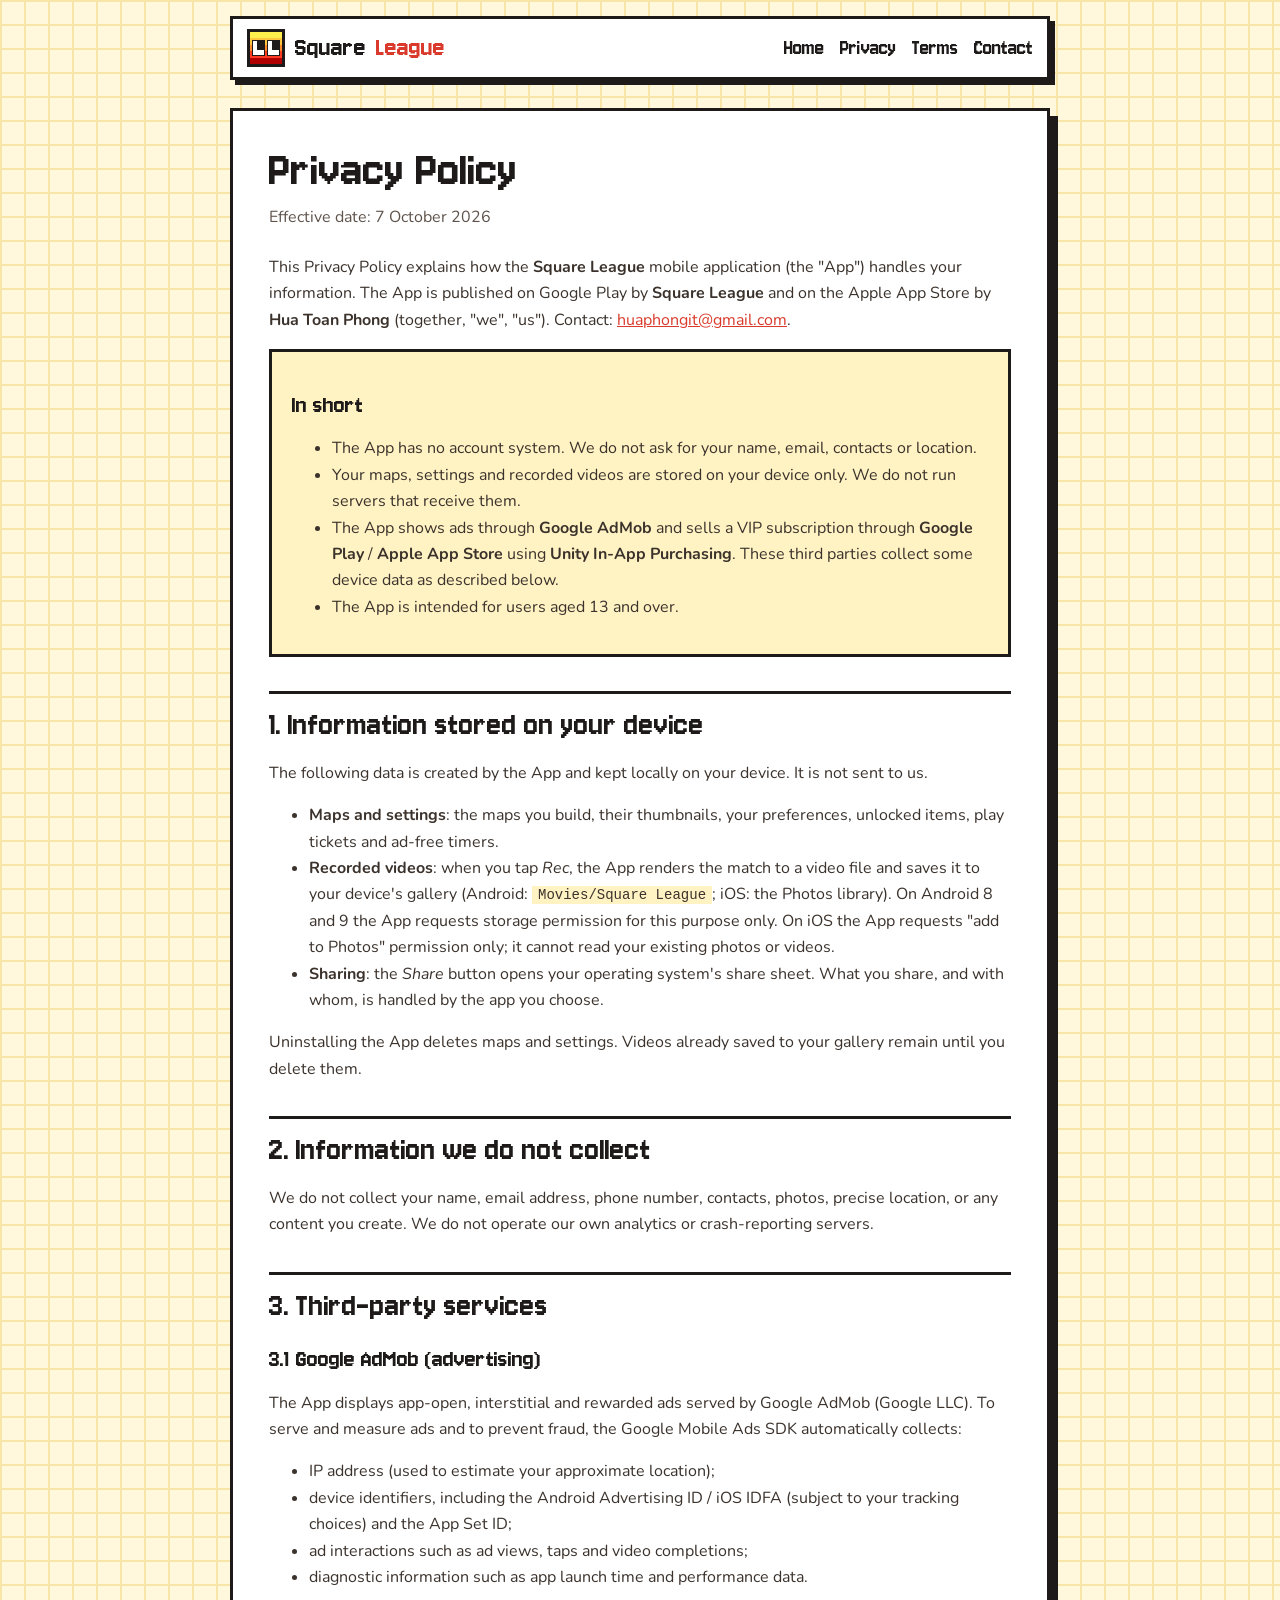
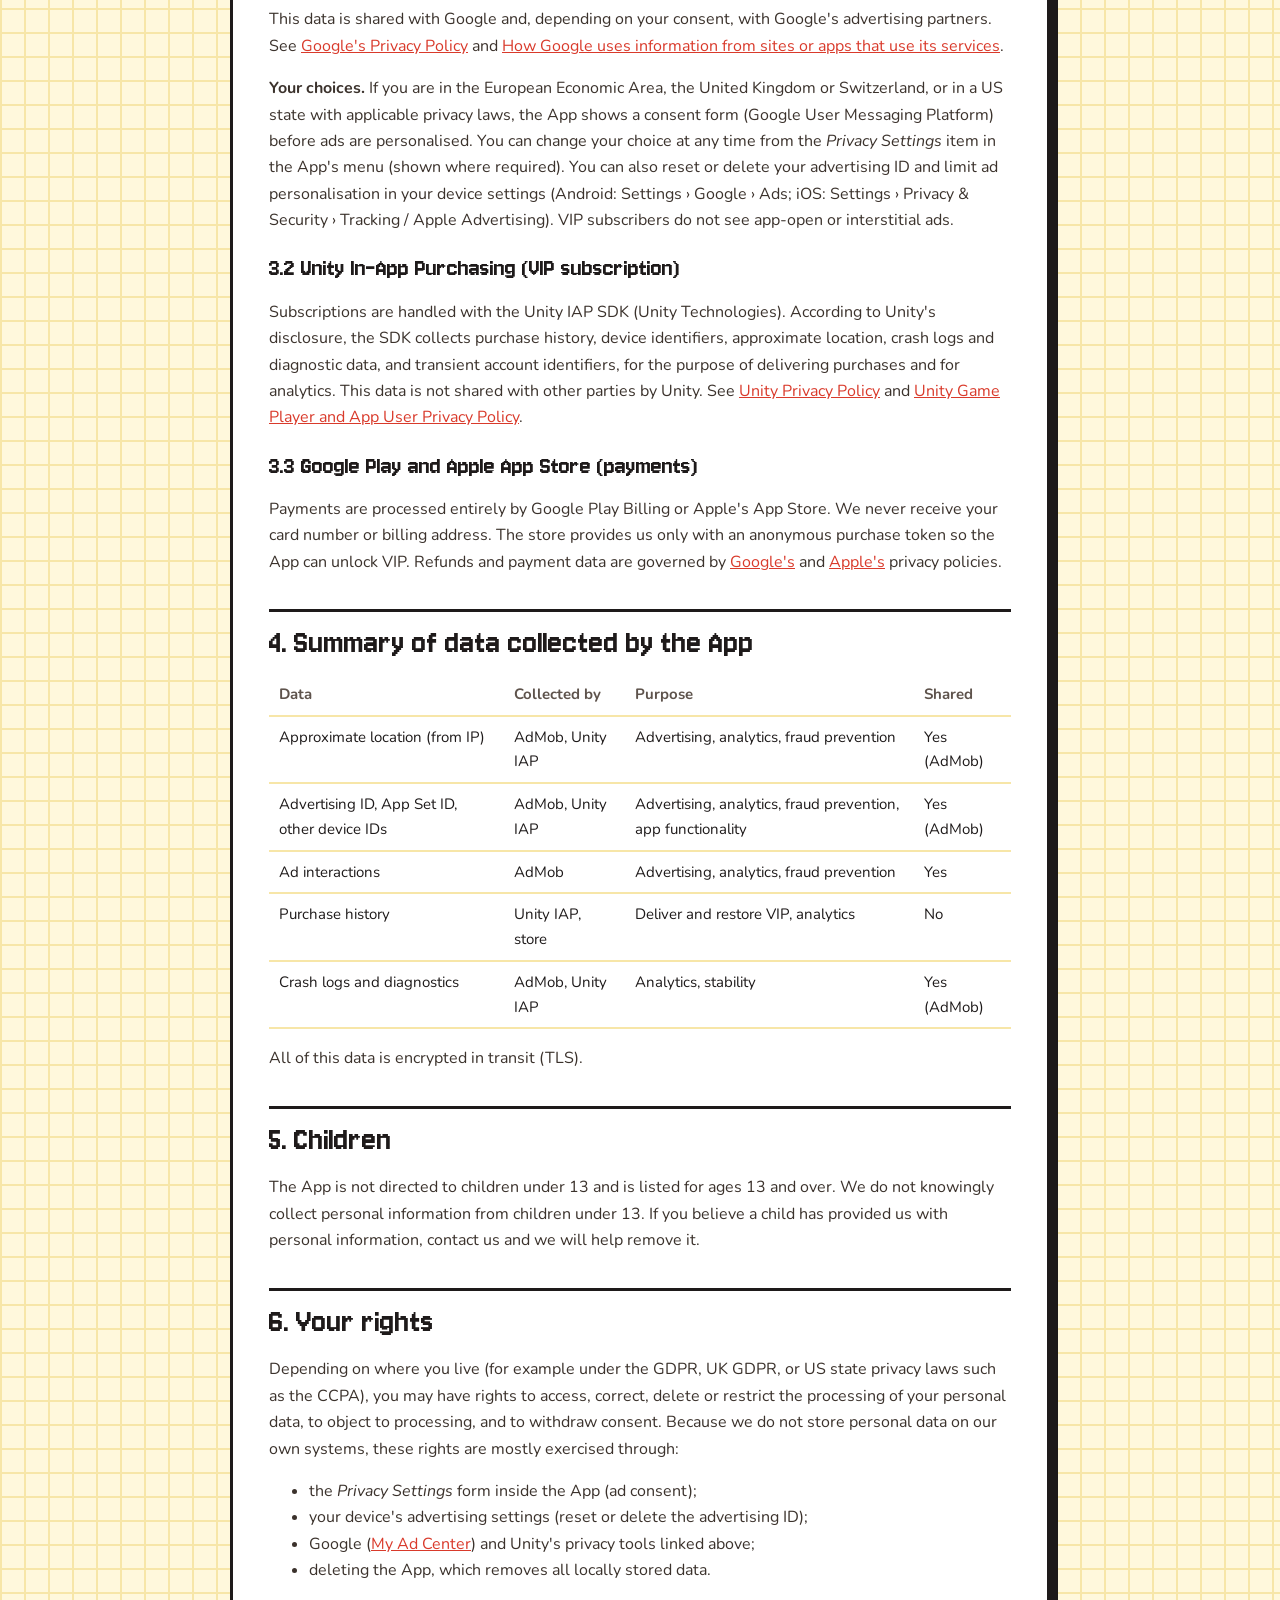
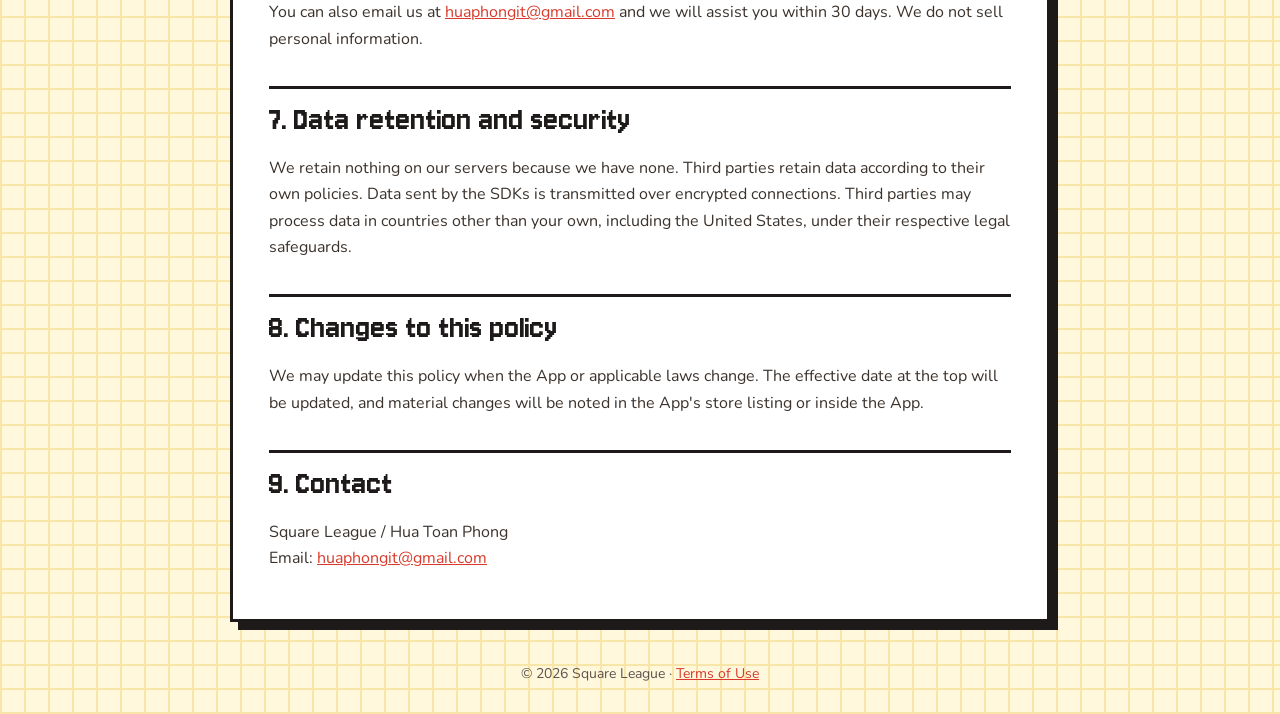
==== privacy.html @ a89356ce "Redesign site: pixel style home page with YouTube videos, apps and Buy Me a Coffee Auto-refresh vide" ====
<!doctype html>
<html lang="en">
<head>
<meta charset="utf-8">
<meta name="viewport" content="width=device-width,initial-scale=1">
<title>Privacy Policy - Square League</title>
<link rel="icon" href="favicon.svg" type="image/svg+xml">
<link rel="preconnect" href="https://fonts.googleapis.com">
<link href="https://fonts.googleapis.com/css2?family=Jersey+10&family=Nunito:wght@500;700;800&display=swap" rel="stylesheet">
<link rel="stylesheet" href="style.css">
</head>
<body>
<header><div class="wrap">
  <a class="brand" href="./"><span class="logo" aria-hidden="true"><i></i><i></i></span>Square<span>League</span></a>
  <nav><a href="./">Home</a><a href="privacy.html">Privacy</a><a href="terms.html">Terms</a><a href="mailto:huaphongit@gmail.com">Contact</a></nav>
</div></header>

<main><div class="wrap">
  <h1>Privacy Policy</h1>
  <p class="meta">Effective date: 7 October 2026</p>

  <p>This Privacy Policy explains how the <strong>Square League</strong> mobile application (the "App") handles your information. The App is published on Google Play by <strong>Square League</strong> and on the Apple App Store by <strong>Hua Toan Phong</strong> (together, "we", "us"). Contact: <a href="mailto:huaphongit@gmail.com">huaphongit@gmail.com</a>.</p>

  <div class="card">
    <h3>In short</h3>
    <ul>
      <li>The App has no account system. We do not ask for your name, email, contacts or location.</li>
      <li>Your maps, settings and recorded videos are stored on your device only. We do not run servers that receive them.</li>
      <li>The App shows ads through <strong>Google AdMob</strong> and sells a VIP subscription through <strong>Google Play</strong> / <strong>Apple App Store</strong> using <strong>Unity In-App Purchasing</strong>. These third parties collect some device data as described below.</li>
      <li>The App is intended for users aged 13 and over.</li>
    </ul>
  </div>

  <h2>1. Information stored on your device</h2>
  <p>The following data is created by the App and kept locally on your device. It is not sent to us.</p>
  <ul>
    <li><strong>Maps and settings</strong>: the maps you build, their thumbnails, your preferences, unlocked items, play tickets and ad-free timers.</li>
    <li><strong>Recorded videos</strong>: when you tap <em>Rec</em>, the App renders the match to a video file and saves it to your device's gallery (Android: <code>Movies/Square League</code>; iOS: the Photos library). On Android 8 and 9 the App requests storage permission for this purpose only. On iOS the App requests "add to Photos" permission only; it cannot read your existing photos or videos.</li>
    <li><strong>Sharing</strong>: the <em>Share</em> button opens your operating system's share sheet. What you share, and with whom, is handled by the app you choose.</li>
  </ul>
  <p>Uninstalling the App deletes maps and settings. Videos already saved to your gallery remain until you delete them.</p>

  <h2>2. Information we do not collect</h2>
  <p>We do not collect your name, email address, phone number, contacts, photos, precise location, or any content you create. We do not operate our own analytics or crash-reporting servers.</p>

  <h2>3. Third-party services</h2>

  <h3>3.1 Google AdMob (advertising)</h3>
  <p>The App displays app-open, interstitial and rewarded ads served by Google AdMob (Google LLC). To serve and measure ads and to prevent fraud, the Google Mobile Ads SDK automatically collects:</p>
  <ul>
    <li>IP address (used to estimate your approximate location);</li>
    <li>device identifiers, including the Android Advertising ID / iOS IDFA (subject to your tracking choices) and the App Set ID;</li>
    <li>ad interactions such as ad views, taps and video completions;</li>
    <li>diagnostic information such as app launch time and performance data.</li>
  </ul>
  <p>This data is shared with Google and, depending on your consent, with Google's advertising partners. See <a href="https://policies.google.com/privacy" rel="noopener">Google's Privacy Policy</a> and <a href="https://policies.google.com/technologies/partner-sites" rel="noopener">How Google uses information from sites or apps that use its services</a>.</p>
  <p><strong>Your choices.</strong> If you are in the European Economic Area, the United Kingdom or Switzerland, or in a US state with applicable privacy laws, the App shows a consent form (Google User Messaging Platform) before ads are personalised. You can change your choice at any time from the <em>Privacy Settings</em> item in the App's menu (shown where required). You can also reset or delete your advertising ID and limit ad personalisation in your device settings (Android: Settings &rsaquo; Google &rsaquo; Ads; iOS: Settings &rsaquo; Privacy &amp; Security &rsaquo; Tracking / Apple Advertising). VIP subscribers do not see app-open or interstitial ads.</p>

  <h3>3.2 Unity In-App Purchasing (VIP subscription)</h3>
  <p>Subscriptions are handled with the Unity IAP SDK (Unity Technologies). According to Unity's disclosure, the SDK collects purchase history, device identifiers, approximate location, crash logs and diagnostic data, and transient account identifiers, for the purpose of delivering purchases and for analytics. This data is not shared with other parties by Unity. See <a href="https://unity.com/legal/privacy-policy" rel="noopener">Unity Privacy Policy</a> and <a href="https://unity.com/legal/game-player-and-app-user-privacy-policy" rel="noopener">Unity Game Player and App User Privacy Policy</a>.</p>

  <h3>3.3 Google Play and Apple App Store (payments)</h3>
  <p>Payments are processed entirely by Google Play Billing or Apple's App Store. We never receive your card number or billing address. The store provides us only with an anonymous purchase token so the App can unlock VIP. Refunds and payment data are governed by <a href="https://policies.google.com/privacy" rel="noopener">Google's</a> and <a href="https://www.apple.com/legal/privacy/" rel="noopener">Apple's</a> privacy policies.</p>

  <h2>4. Summary of data collected by the App</h2>
  <table>
    <tr><th>Data</th><th>Collected by</th><th>Purpose</th><th>Shared</th></tr>
    <tr><td>Approximate location (from IP)</td><td>AdMob, Unity IAP</td><td>Advertising, analytics, fraud prevention</td><td>Yes (AdMob)</td></tr>
    <tr><td>Advertising ID, App Set ID, other device IDs</td><td>AdMob, Unity IAP</td><td>Advertising, analytics, fraud prevention, app functionality</td><td>Yes (AdMob)</td></tr>
    <tr><td>Ad interactions</td><td>AdMob</td><td>Advertising, analytics, fraud prevention</td><td>Yes</td></tr>
    <tr><td>Purchase history</td><td>Unity IAP, store</td><td>Deliver and restore VIP, analytics</td><td>No</td></tr>
    <tr><td>Crash logs and diagnostics</td><td>AdMob, Unity IAP</td><td>Analytics, stability</td><td>Yes (AdMob)</td></tr>
  </table>
  <p>All of this data is encrypted in transit (TLS).</p>

  <h2>5. Children</h2>
  <p>The App is not directed to children under 13 and is listed for ages 13 and over. We do not knowingly collect personal information from children under 13. If you believe a child has provided us with personal information, contact us and we will help remove it.</p>

  <h2>6. Your rights</h2>
  <p>Depending on where you live (for example under the GDPR, UK GDPR, or US state privacy laws such as the CCPA), you may have rights to access, correct, delete or restrict the processing of your personal data, to object to processing, and to withdraw consent. Because we do not store personal data on our own systems, these rights are mostly exercised through:</p>
  <ul>
    <li>the <em>Privacy Settings</em> form inside the App (ad consent);</li>
    <li>your device's advertising settings (reset or delete the advertising ID);</li>
    <li>Google (<a href="https://myadcenter.google.com/" rel="noopener">My Ad Center</a>) and Unity's privacy tools linked above;</li>
    <li>deleting the App, which removes all locally stored data.</li>
  </ul>
  <p>You can also email us at <a href="mailto:huaphongit@gmail.com">huaphongit@gmail.com</a> and we will assist you within 30 days. We do not sell personal information.</p>

  <h2>7. Data retention and security</h2>
  <p>We retain nothing on our servers because we have none. Third parties retain data according to their own policies. Data sent by the SDKs is transmitted over encrypted connections. Third parties may process data in countries other than your own, including the United States, under their respective legal safeguards.</p>

  <h2>8. Changes to this policy</h2>
  <p>We may update this policy when the App or applicable laws change. The effective date at the top will be updated, and material changes will be noted in the App's store listing or inside the App.</p>

  <h2>9. Contact</h2>
  <p>Square League / Hua Toan Phong<br>Email: <a href="mailto:huaphongit@gmail.com">huaphongit@gmail.com</a></p>
</div></main>

<footer><div class="wrap">&copy; 2026 Square League &middot; <a href="terms.html">Terms of Use</a></div></footer>
</body>
</html>
---- style.css ----
/* Legal pages (privacy.html, terms.html). The home page uses site.css. */
:root{--bg:#FFF8DC;--grid:#F7E6A8;--fg:#1E1A1A;--muted:#5E534C;--line:#1E1A1A;--accent:#D93A2B;--yellow:#FFD84D;--cream:#FFF3C4;--pixel:'Jersey 10',ui-monospace,monospace}
*{box-sizing:border-box}
body{margin:0;color:var(--fg);font:16px/1.65 'Nunito',system-ui,sans-serif;background-color:var(--bg);
  background-image:linear-gradient(var(--grid) 2px,transparent 2px),linear-gradient(90deg,var(--grid) 2px,transparent 2px);background-size:24px 24px}
header{padding:16px 16px 0}
.wrap{max-width:820px;margin:0 auto;padding:0 16px}
header .wrap{display:flex;flex-wrap:wrap;gap:8px;align-items:center;justify-content:space-between;min-height:64px;background:#fff;border:3px solid var(--line);box-shadow:5px 5px 0 var(--line);padding:8px 14px}
.brand{display:flex;align-items:center;gap:10px;font-family:var(--pixel);font-size:28px;line-height:1;text-decoration:none;color:var(--fg)}
.brand span:not(.logo){color:var(--accent)}
.logo{position:relative;display:block;width:38px;height:38px;border:3px solid var(--line);background:linear-gradient(#FFF04D 0 20%,#FFC53D 20% 40%,#FF8A2D 40% 60%,#FF3B22 60% 80%,#B00000 80%)}
.logo i{position:absolute;top:24.5%;width:39.4%;height:51%;background:var(--line)}
.logo i:first-child{left:7.4%}.logo i:last-child{left:53.2%}
.logo i::before,.logo i::after{content:"";position:absolute;left:8.1%;background:#fff}
.logo i::before{top:6.25%;width:28.1%;height:87.1%}.logo i::after{top:60.4%;width:83.2%;height:32.9%}
nav a{font-family:var(--pixel);font-size:22px;color:var(--fg);text-decoration:none;margin-left:16px}
nav a:hover{color:var(--accent)}
main{padding:28px 0 40px}
main>.wrap{background:#fff;border:3px solid var(--line);box-shadow:8px 8px 0 var(--line);padding:32px 36px}
h1,h2,h3{font-family:var(--pixel);font-weight:400;line-height:1.05}
h1{font-size:52px;margin:0 0 6px}
h2{font-size:34px;margin:34px 0 10px;padding-top:14px;border-top:3px solid var(--line)}
h3{font-size:26px;margin:22px 0 6px}
.meta{color:var(--muted);margin:0 0 24px}
p,li{color:#3B322C}
a{color:var(--accent)}
table{width:100%;border-collapse:collapse;margin:12px 0;font-size:15px;display:block;overflow-x:auto}
th,td{text-align:left;vertical-align:top;padding:8px 10px;border-bottom:2px solid var(--grid)}
th{color:var(--muted);font-weight:700}
.card{background:var(--cream);border:3px solid var(--line);padding:18px 20px;margin:16px 0}
code{background:var(--cream);padding:1px 6px;font-size:14px}
footer{color:var(--muted);font-size:14px;padding:0 0 28px}
footer .wrap{text-align:center}
@media (max-width:600px){main>.wrap{padding:24px 18px}h1{font-size:42px}nav a{margin-left:10px}}
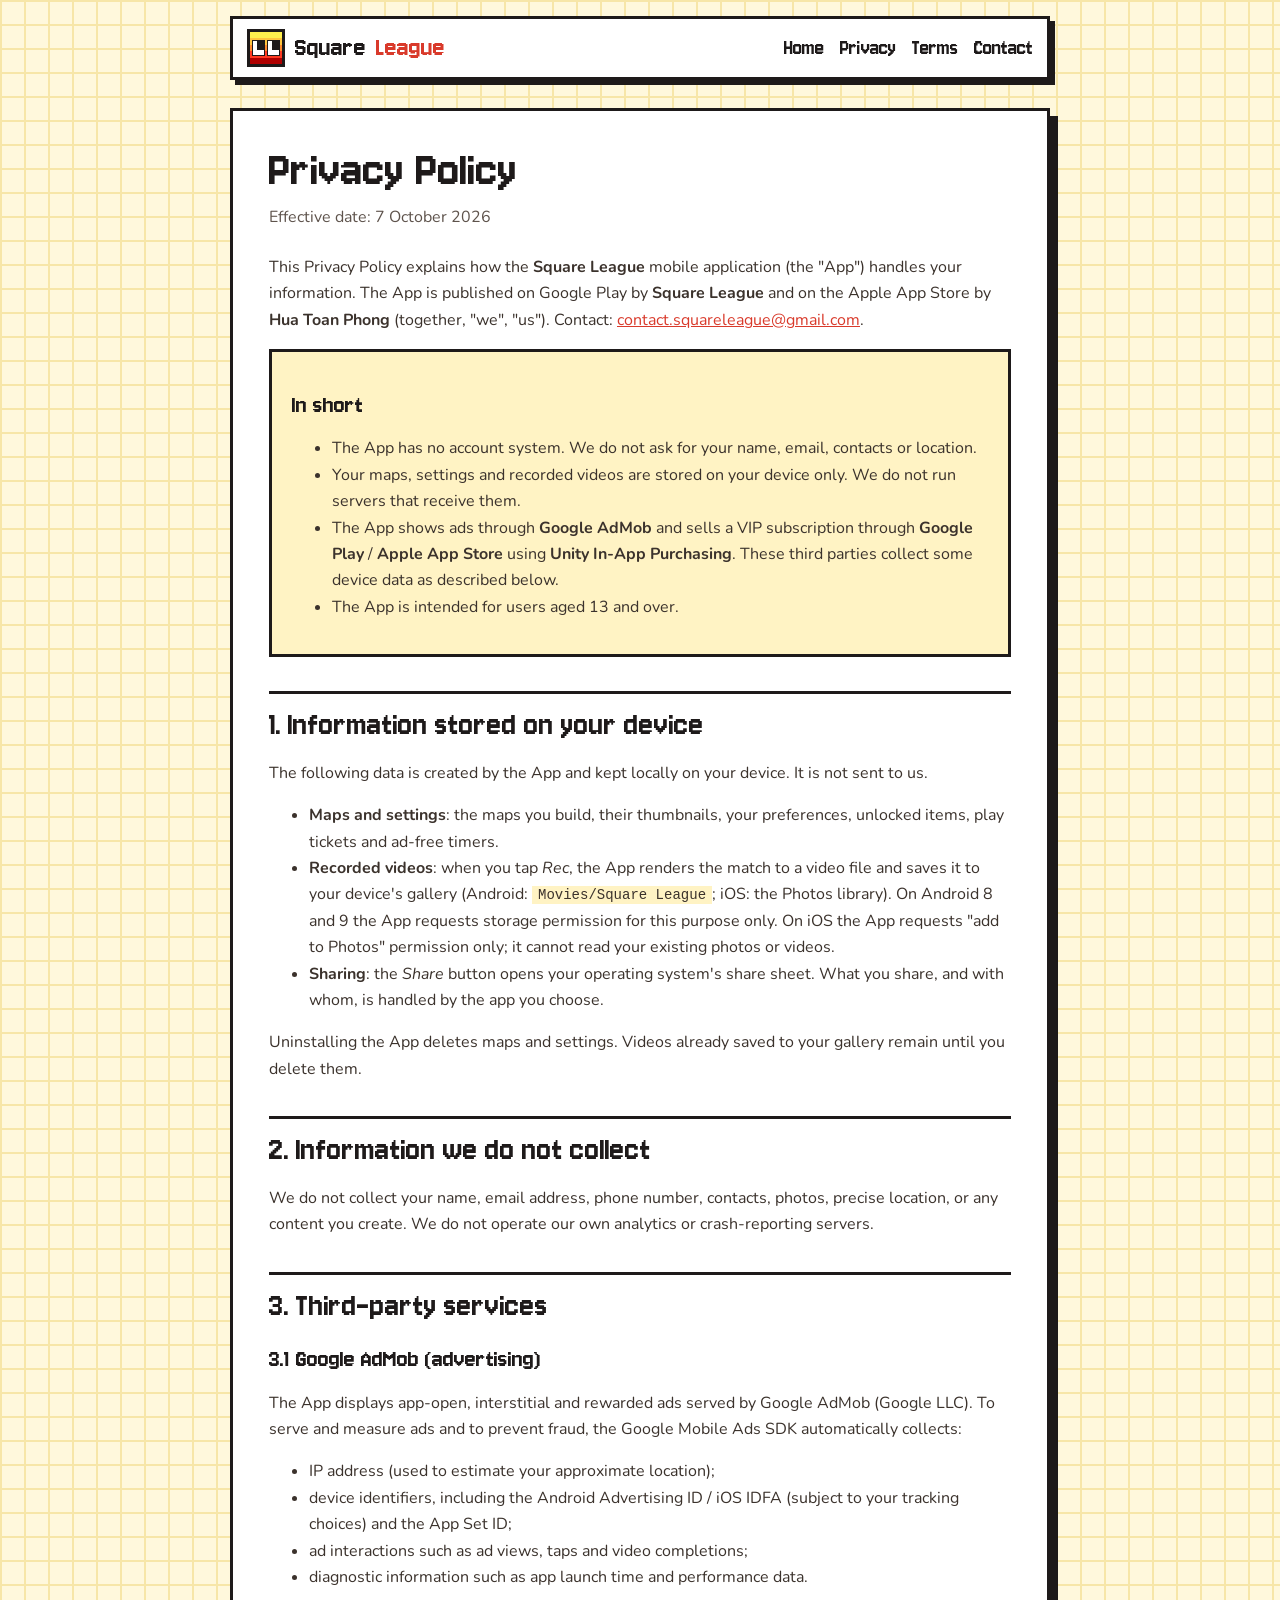
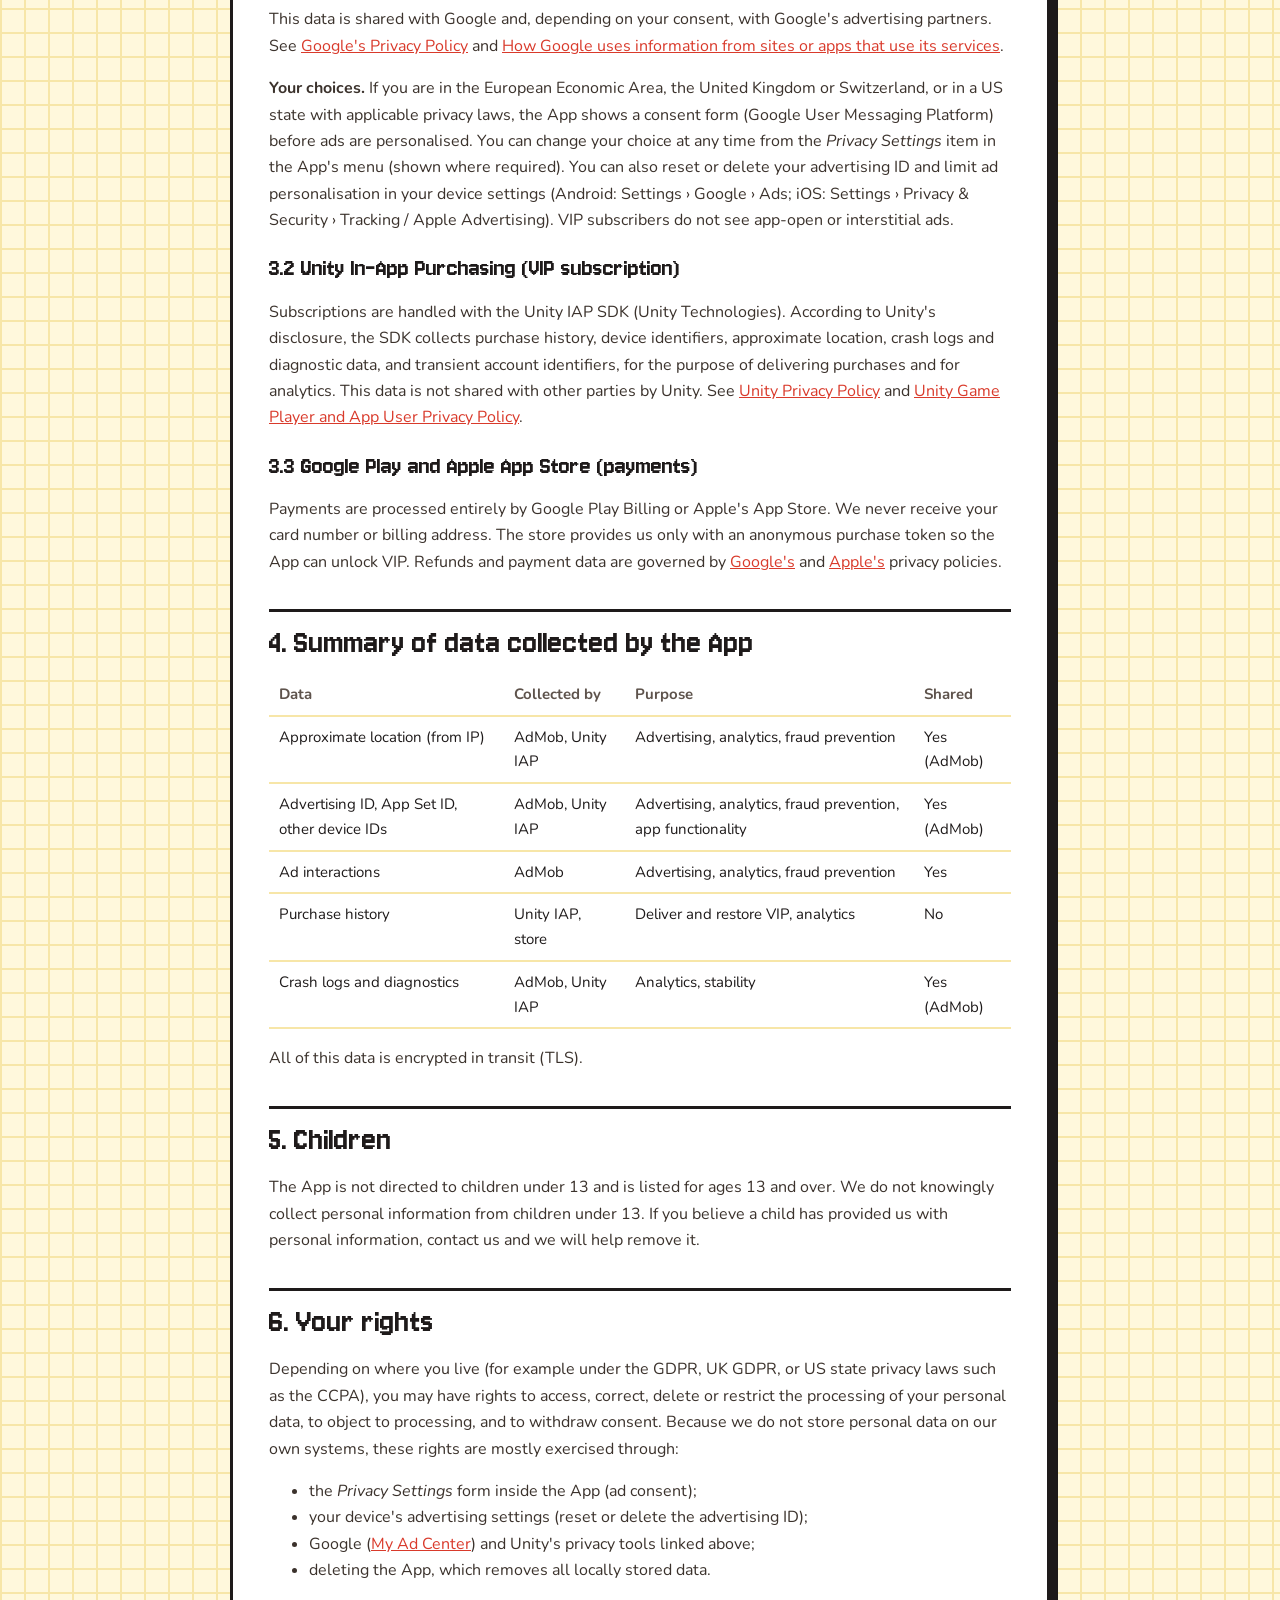
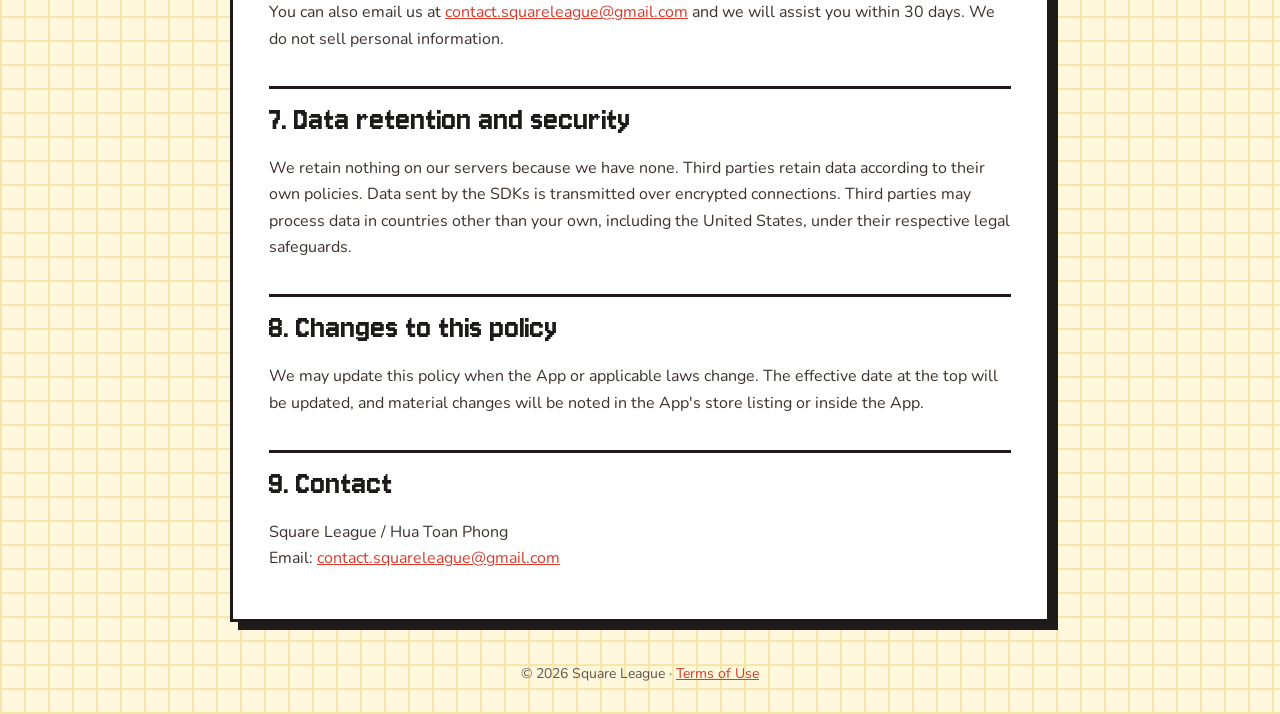
==== commit f198bf80: "Update contact email and hide app-ads.txt link Replace huaphongit@gmail.com with contact.squareleagu" ====
--- a/privacy.html
+++ b/privacy.html
@@ -12,14 +12,14 @@
 <body>
 <header><div class="wrap">
   <a class="brand" href="./"><span class="logo" aria-hidden="true"><i></i><i></i></span>Square<span>League</span></a>
-  <nav><a href="./">Home</a><a href="privacy.html">Privacy</a><a href="terms.html">Terms</a><a href="mailto:huaphongit@gmail.com">Contact</a></nav>
+  <nav><a href="./">Home</a><a href="privacy.html">Privacy</a><a href="terms.html">Terms</a><a href="mailto:contact.squareleague@gmail.com">Contact</a></nav>
 </div></header>
 
 <main><div class="wrap">
   <h1>Privacy Policy</h1>
   <p class="meta">Effective date: 7 October 2026</p>
 
-  <p>This Privacy Policy explains how the <strong>Square League</strong> mobile application (the "App") handles your information. The App is published on Google Play by <strong>Square League</strong> and on the Apple App Store by <strong>Hua Toan Phong</strong> (together, "we", "us"). Contact: <a href="mailto:huaphongit@gmail.com">huaphongit@gmail.com</a>.</p>
+  <p>This Privacy Policy explains how the <strong>Square League</strong> mobile application (the "App") handles your information. The App is published on Google Play by <strong>Square League</strong> and on the Apple App Store by <strong>Hua Toan Phong</strong> (together, "we", "us"). Contact: <a href="mailto:contact.squareleague@gmail.com">contact.squareleague@gmail.com</a>.</p>
 
   <div class="card">
     <h3>In short</h3>
@@ -84,7 +84,7 @@
     <li>Google (<a href="https://myadcenter.google.com/" rel="noopener">My Ad Center</a>) and Unity's privacy tools linked above;</li>
     <li>deleting the App, which removes all locally stored data.</li>
   </ul>
-  <p>You can also email us at <a href="mailto:huaphongit@gmail.com">huaphongit@gmail.com</a> and we will assist you within 30 days. We do not sell personal information.</p>
+  <p>You can also email us at <a href="mailto:contact.squareleague@gmail.com">contact.squareleague@gmail.com</a> and we will assist you within 30 days. We do not sell personal information.</p>
 
   <h2>7. Data retention and security</h2>
   <p>We retain nothing on our servers because we have none. Third parties retain data according to their own policies. Data sent by the SDKs is transmitted over encrypted connections. Third parties may process data in countries other than your own, including the United States, under their respective legal safeguards.</p>
@@ -93,7 +93,7 @@
   <p>We may update this policy when the App or applicable laws change. The effective date at the top will be updated, and material changes will be noted in the App's store listing or inside the App.</p>
 
   <h2>9. Contact</h2>
-  <p>Square League / Hua Toan Phong<br>Email: <a href="mailto:huaphongit@gmail.com">huaphongit@gmail.com</a></p>
+  <p>Square League / Hua Toan Phong<br>Email: <a href="mailto:contact.squareleague@gmail.com">contact.squareleague@gmail.com</a></p>
 </div></main>
 
 <footer><div class="wrap">&copy; 2026 Square League &middot; <a href="terms.html">Terms of Use</a></div></footer>
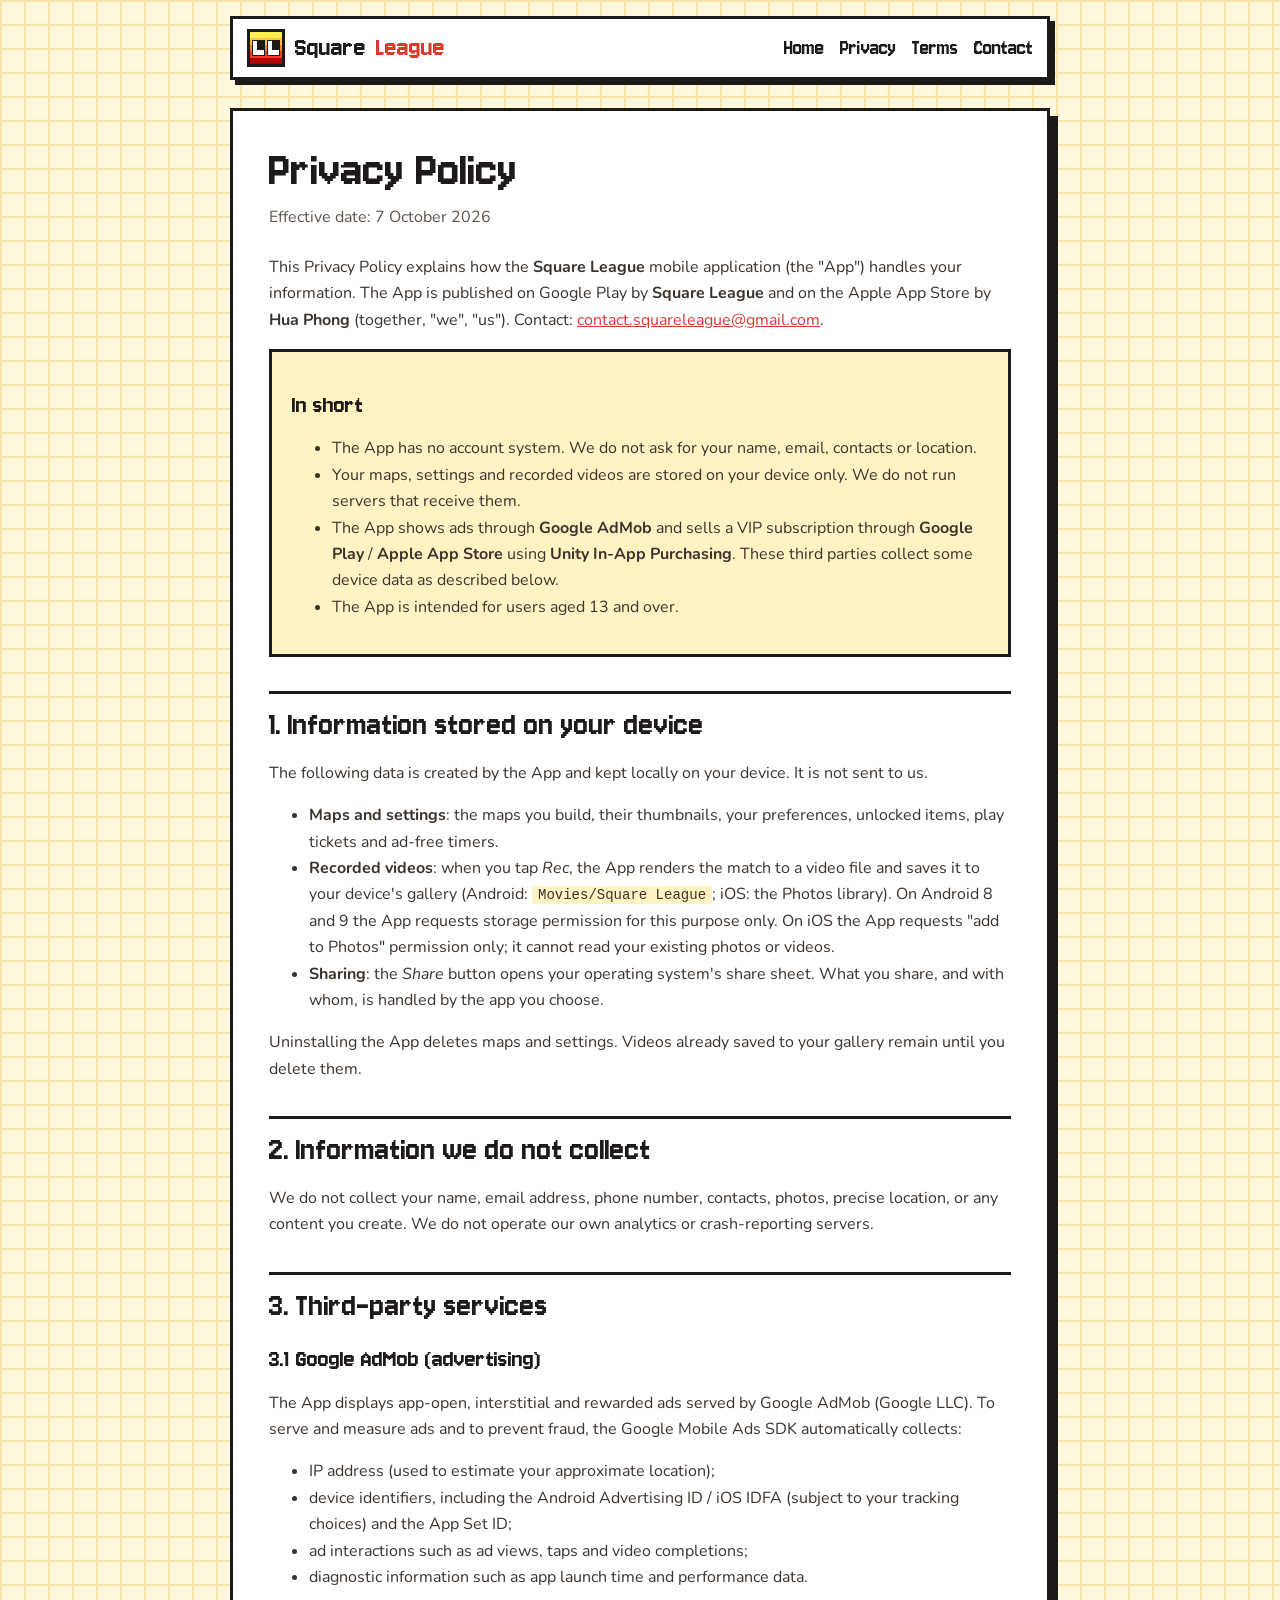
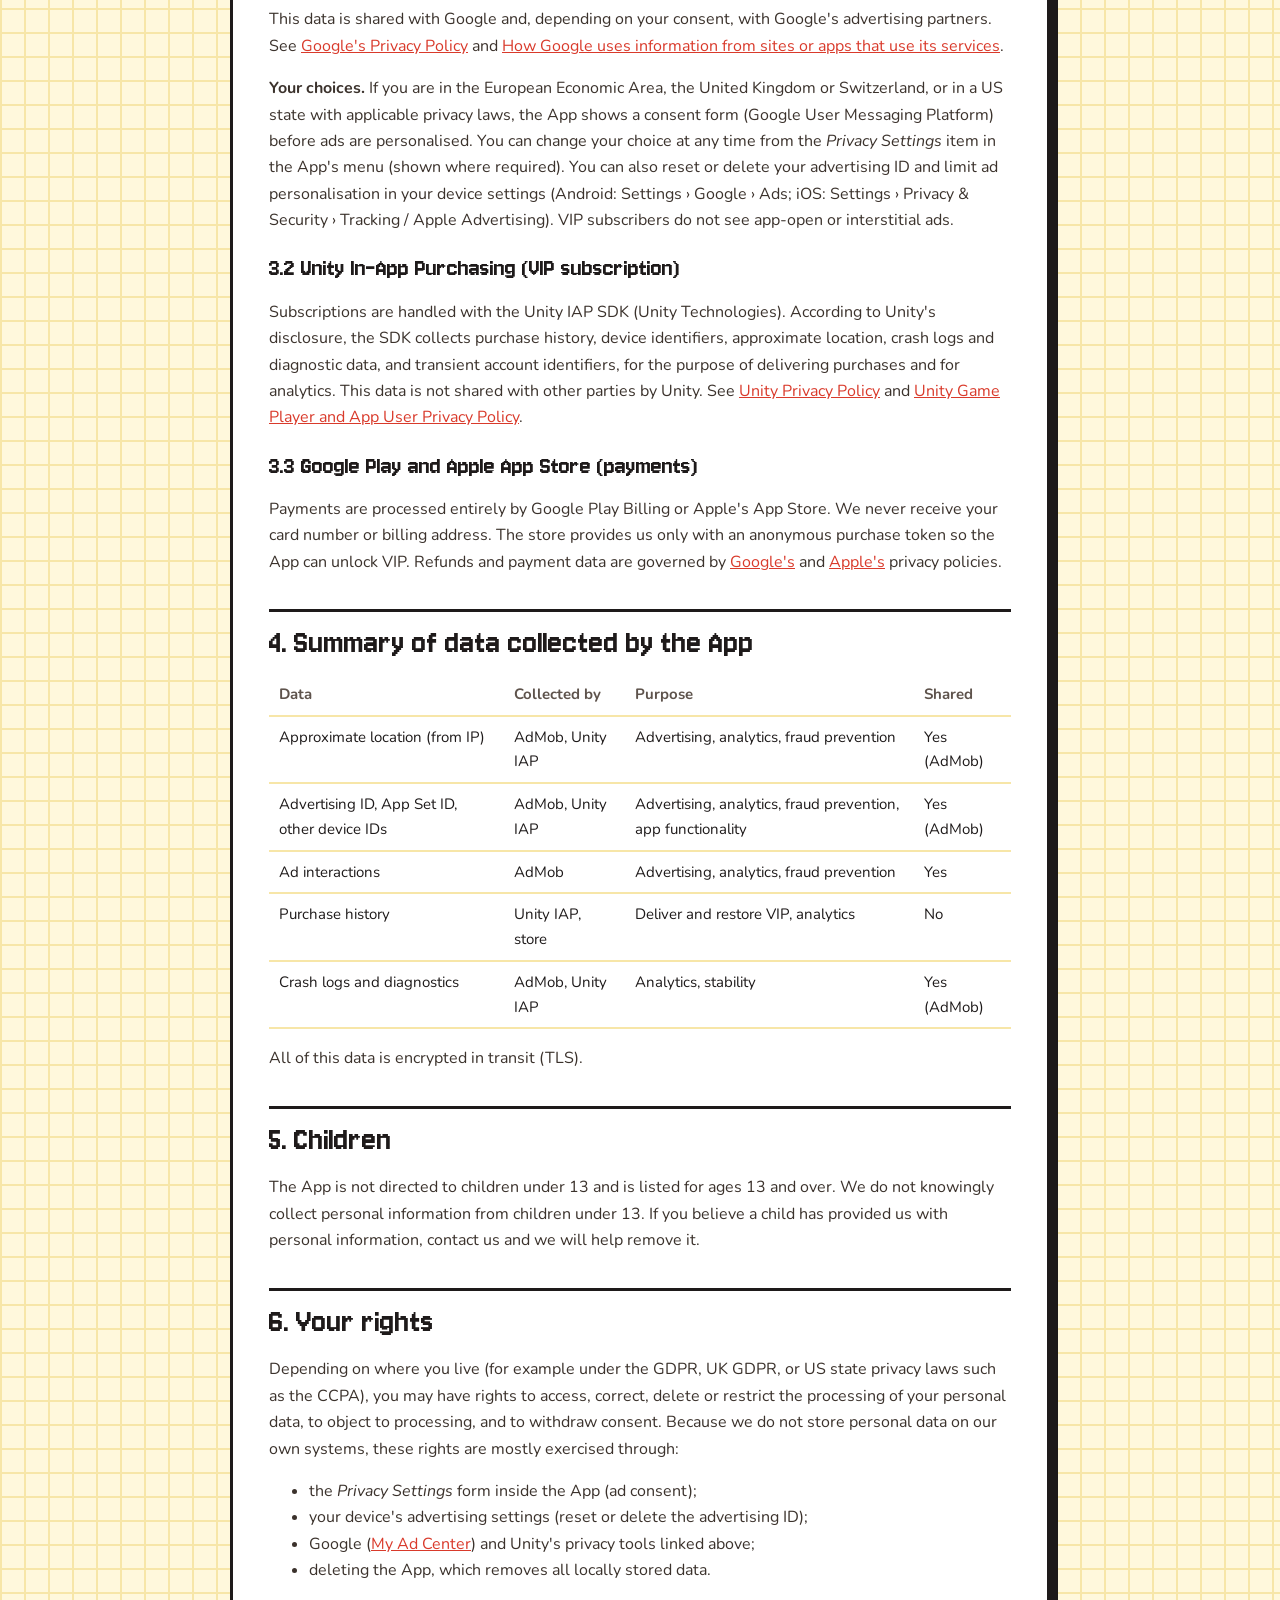
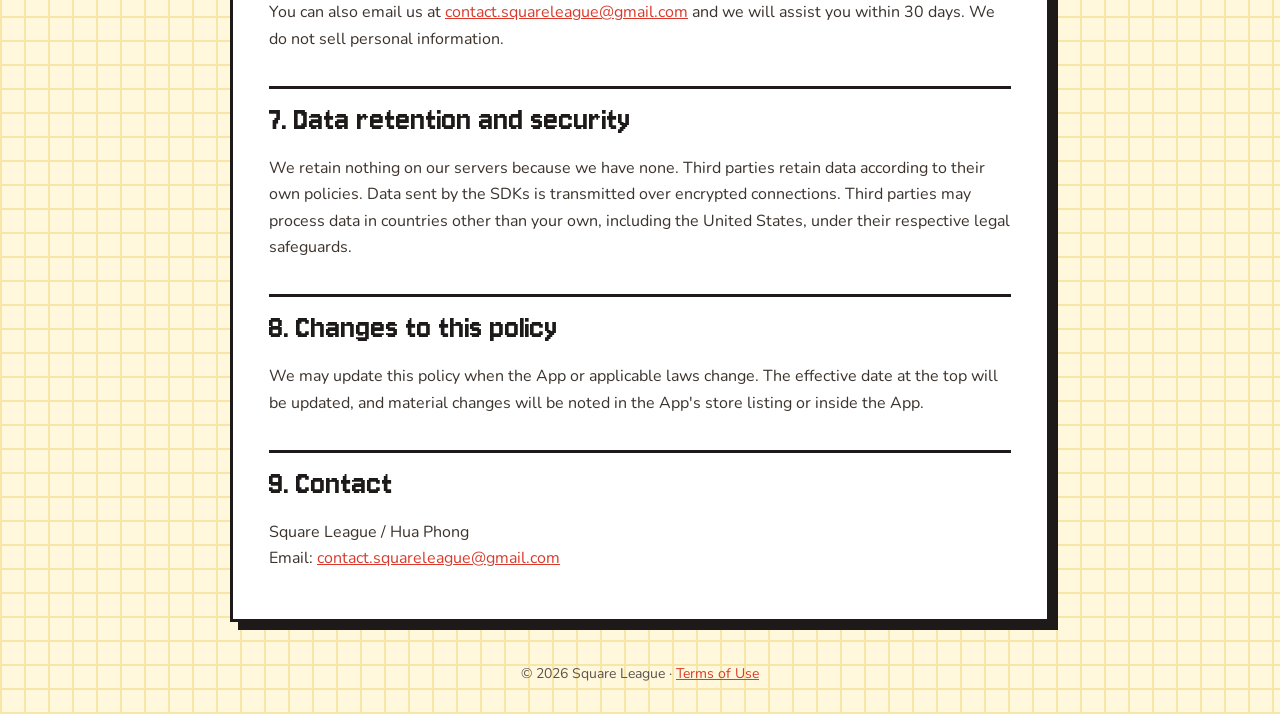
==== commit c2e29a07: "Store-style App Store and Google Play badges; fix App Store publisher name Replace the plain 'soon' " ====
--- a/privacy.html
+++ b/privacy.html
@@ -19,7 +19,7 @@
   <h1>Privacy Policy</h1>
   <p class="meta">Effective date: 7 October 2026</p>
 
-  <p>This Privacy Policy explains how the <strong>Square League</strong> mobile application (the "App") handles your information. The App is published on Google Play by <strong>Square League</strong> and on the Apple App Store by <strong>Hua Toan Phong</strong> (together, "we", "us"). Contact: <a href="mailto:contact.squareleague@gmail.com">contact.squareleague@gmail.com</a>.</p>
+  <p>This Privacy Policy explains how the <strong>Square League</strong> mobile application (the "App") handles your information. The App is published on Google Play by <strong>Square League</strong> and on the Apple App Store by <strong>Hua Phong</strong> (together, "we", "us"). Contact: <a href="mailto:contact.squareleague@gmail.com">contact.squareleague@gmail.com</a>.</p>
 
   <div class="card">
     <h3>In short</h3>
@@ -93,7 +93,7 @@
   <p>We may update this policy when the App or applicable laws change. The effective date at the top will be updated, and material changes will be noted in the App's store listing or inside the App.</p>
 
   <h2>9. Contact</h2>
-  <p>Square League / Hua Toan Phong<br>Email: <a href="mailto:contact.squareleague@gmail.com">contact.squareleague@gmail.com</a></p>
+  <p>Square League / Hua Phong<br>Email: <a href="mailto:contact.squareleague@gmail.com">contact.squareleague@gmail.com</a></p>
 </div></main>
 
 <footer><div class="wrap">&copy; 2026 Square League &middot; <a href="terms.html">Terms of Use</a></div></footer>
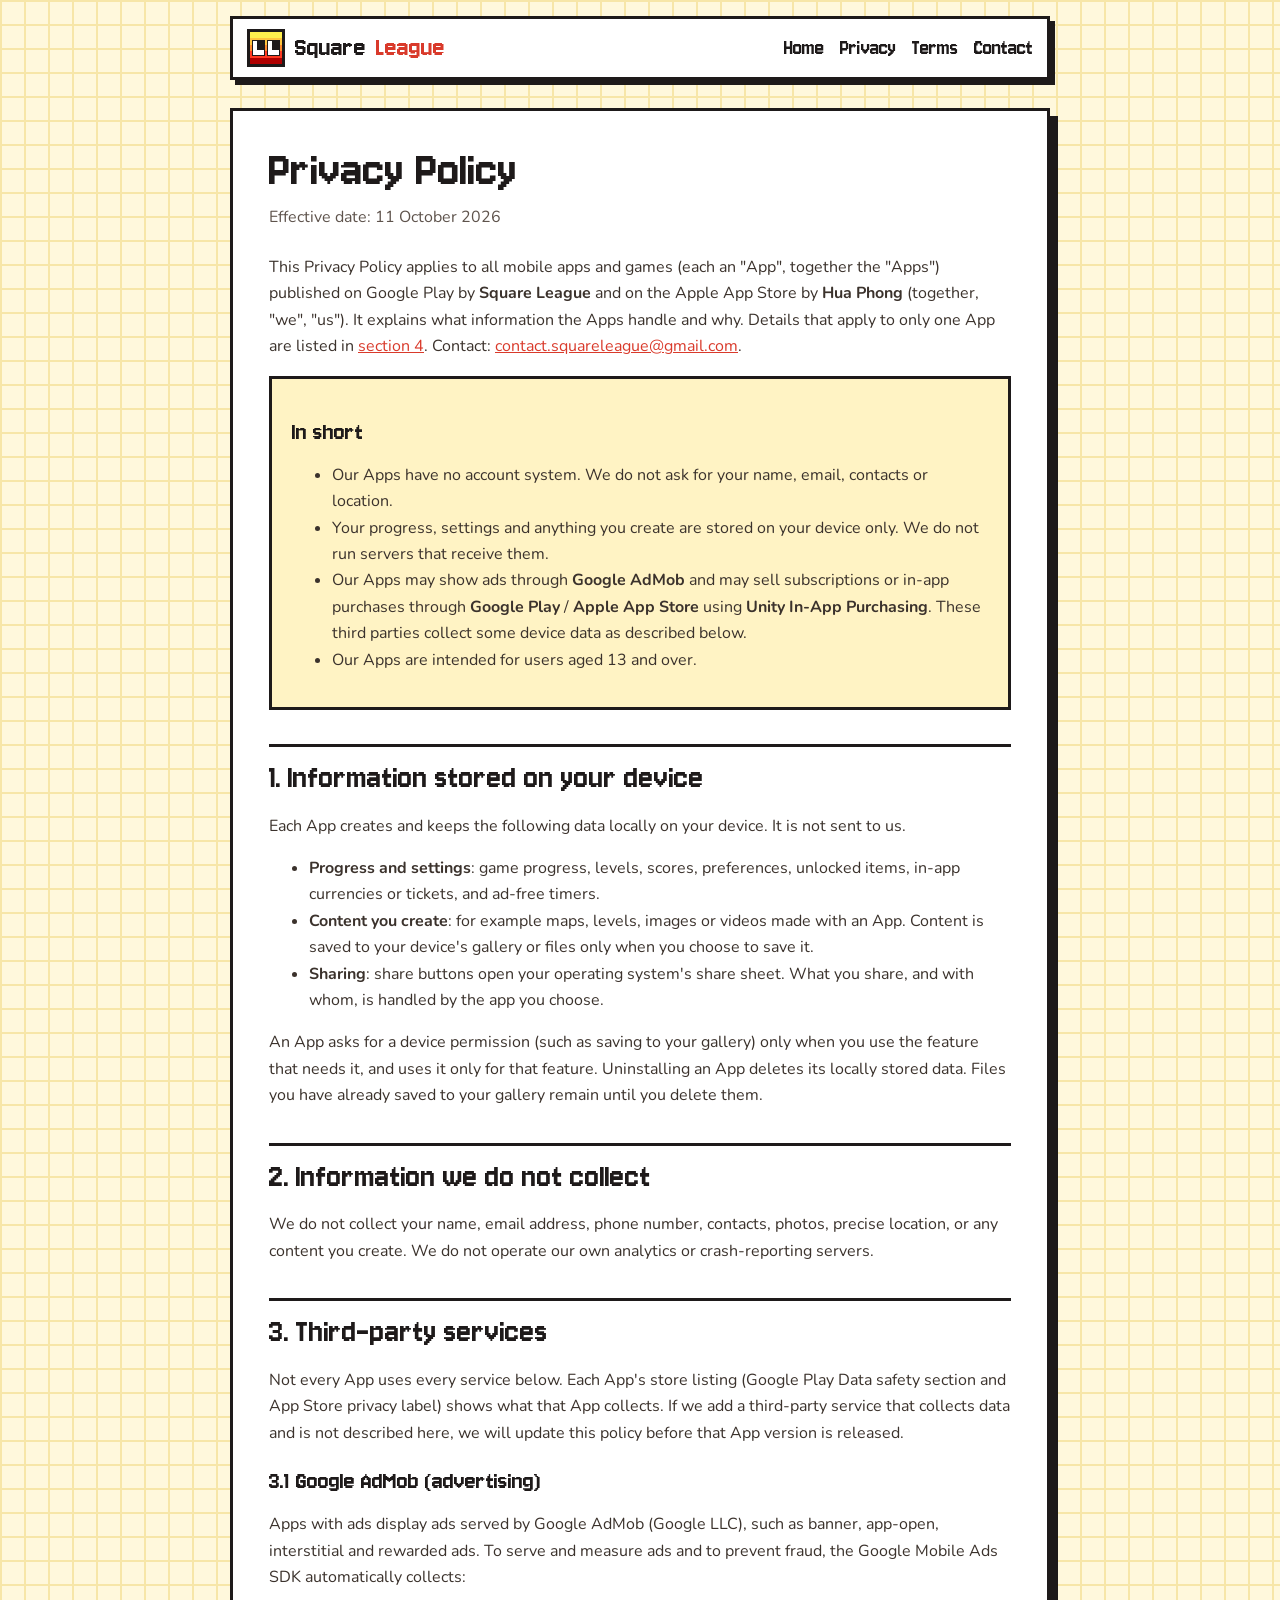
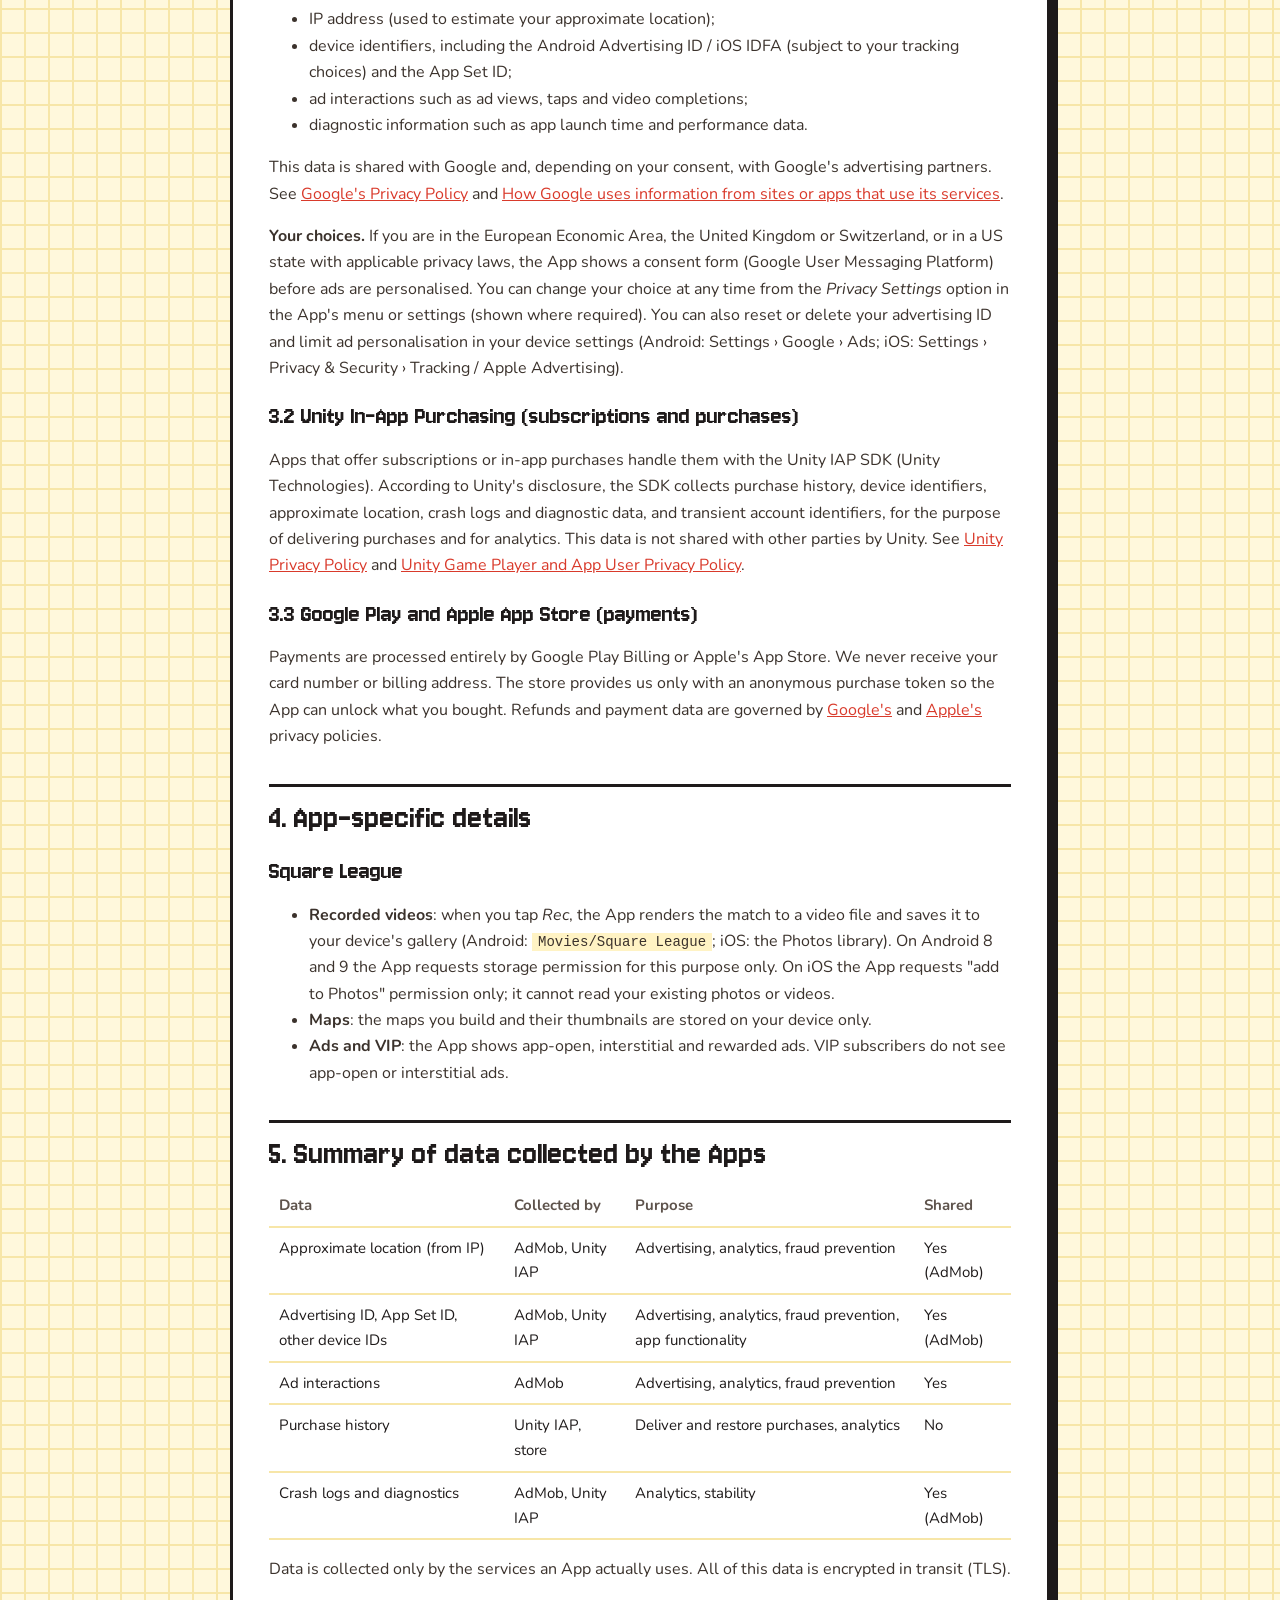
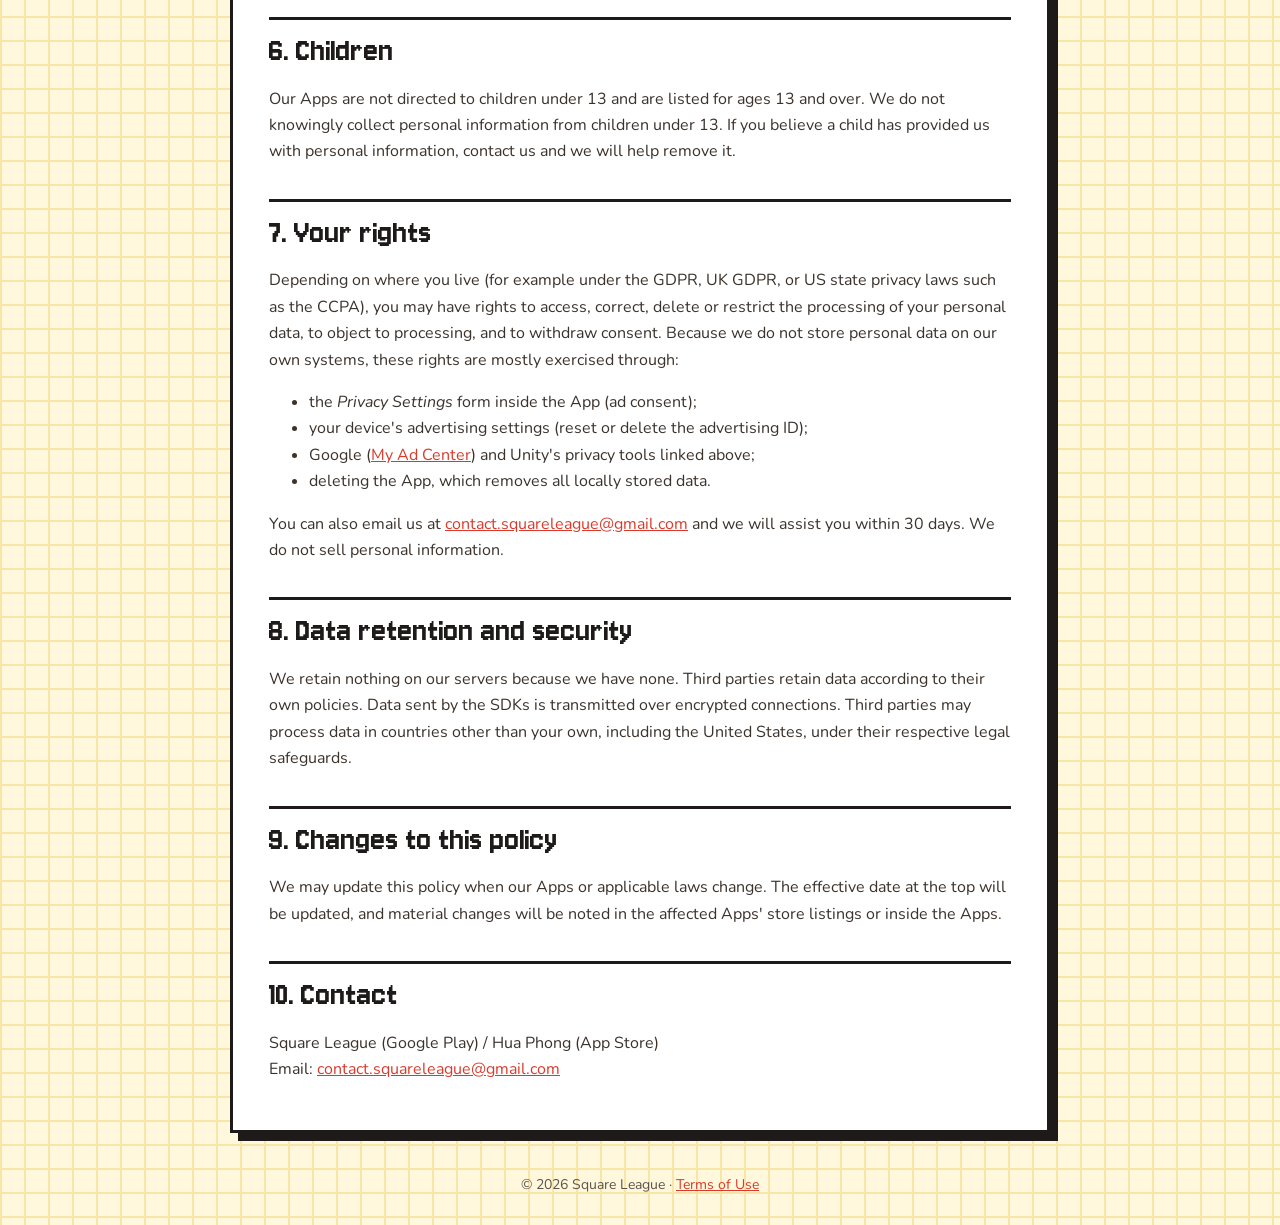
==== commit a80dd699: "Make Privacy Policy and Terms cover all apps Both pages now apply to every app published by Square L" ====
--- a/privacy.html
+++ b/privacy.html
@@ -17,36 +17,37 @@
 
 <main><div class="wrap">
   <h1>Privacy Policy</h1>
-  <p class="meta">Effective date: 7 October 2026</p>
+  <p class="meta">Effective date: 11 October 2026</p>
 
-  <p>This Privacy Policy explains how the <strong>Square League</strong> mobile application (the "App") handles your information. The App is published on Google Play by <strong>Square League</strong> and on the Apple App Store by <strong>Hua Phong</strong> (together, "we", "us"). Contact: <a href="mailto:contact.squareleague@gmail.com">contact.squareleague@gmail.com</a>.</p>
+  <p>This Privacy Policy applies to all mobile apps and games (each an "App", together the "Apps") published on Google Play by <strong>Square League</strong> and on the Apple App Store by <strong>Hua Phong</strong> (together, "we", "us"). It explains what information the Apps handle and why. Details that apply to only one App are listed in <a href="#app-specific">section 4</a>. Contact: <a href="mailto:contact.squareleague@gmail.com">contact.squareleague@gmail.com</a>.</p>
 
   <div class="card">
     <h3>In short</h3>
     <ul>
-      <li>The App has no account system. We do not ask for your name, email, contacts or location.</li>
-      <li>Your maps, settings and recorded videos are stored on your device only. We do not run servers that receive them.</li>
-      <li>The App shows ads through <strong>Google AdMob</strong> and sells a VIP subscription through <strong>Google Play</strong> / <strong>Apple App Store</strong> using <strong>Unity In-App Purchasing</strong>. These third parties collect some device data as described below.</li>
-      <li>The App is intended for users aged 13 and over.</li>
+      <li>Our Apps have no account system. We do not ask for your name, email, contacts or location.</li>
+      <li>Your progress, settings and anything you create are stored on your device only. We do not run servers that receive them.</li>
+      <li>Our Apps may show ads through <strong>Google AdMob</strong> and may sell subscriptions or in-app purchases through <strong>Google Play</strong> / <strong>Apple App Store</strong> using <strong>Unity In-App Purchasing</strong>. These third parties collect some device data as described below.</li>
+      <li>Our Apps are intended for users aged 13 and over.</li>
     </ul>
   </div>
 
   <h2>1. Information stored on your device</h2>
-  <p>The following data is created by the App and kept locally on your device. It is not sent to us.</p>
+  <p>Each App creates and keeps the following data locally on your device. It is not sent to us.</p>
   <ul>
-    <li><strong>Maps and settings</strong>: the maps you build, their thumbnails, your preferences, unlocked items, play tickets and ad-free timers.</li>
-    <li><strong>Recorded videos</strong>: when you tap <em>Rec</em>, the App renders the match to a video file and saves it to your device's gallery (Android: <code>Movies/Square League</code>; iOS: the Photos library). On Android 8 and 9 the App requests storage permission for this purpose only. On iOS the App requests "add to Photos" permission only; it cannot read your existing photos or videos.</li>
-    <li><strong>Sharing</strong>: the <em>Share</em> button opens your operating system's share sheet. What you share, and with whom, is handled by the app you choose.</li>
+    <li><strong>Progress and settings</strong>: game progress, levels, scores, preferences, unlocked items, in-app currencies or tickets, and ad-free timers.</li>
+    <li><strong>Content you create</strong>: for example maps, levels, images or videos made with an App. Content is saved to your device's gallery or files only when you choose to save it.</li>
+    <li><strong>Sharing</strong>: share buttons open your operating system's share sheet. What you share, and with whom, is handled by the app you choose.</li>
   </ul>
-  <p>Uninstalling the App deletes maps and settings. Videos already saved to your gallery remain until you delete them.</p>
+  <p>An App asks for a device permission (such as saving to your gallery) only when you use the feature that needs it, and uses it only for that feature. Uninstalling an App deletes its locally stored data. Files you have already saved to your gallery remain until you delete them.</p>
 
   <h2>2. Information we do not collect</h2>
   <p>We do not collect your name, email address, phone number, contacts, photos, precise location, or any content you create. We do not operate our own analytics or crash-reporting servers.</p>
 
   <h2>3. Third-party services</h2>
+  <p>Not every App uses every service below. Each App's store listing (Google Play Data safety section and App Store privacy label) shows what that App collects. If we add a third-party service that collects data and is not described here, we will update this policy before that App version is released.</p>
 
   <h3>3.1 Google AdMob (advertising)</h3>
-  <p>The App displays app-open, interstitial and rewarded ads served by Google AdMob (Google LLC). To serve and measure ads and to prevent fraud, the Google Mobile Ads SDK automatically collects:</p>
+  <p>Apps with ads display ads served by Google AdMob (Google LLC), such as banner, app-open, interstitial and rewarded ads. To serve and measure ads and to prevent fraud, the Google Mobile Ads SDK automatically collects:</p>
   <ul>
     <li>IP address (used to estimate your approximate location);</li>
     <li>device identifiers, including the Android Advertising ID / iOS IDFA (subject to your tracking choices) and the App Set ID;</li>
@@ -54,29 +55,38 @@
     <li>diagnostic information such as app launch time and performance data.</li>
   </ul>
   <p>This data is shared with Google and, depending on your consent, with Google's advertising partners. See <a href="https://policies.google.com/privacy" rel="noopener">Google's Privacy Policy</a> and <a href="https://policies.google.com/technologies/partner-sites" rel="noopener">How Google uses information from sites or apps that use its services</a>.</p>
-  <p><strong>Your choices.</strong> If you are in the European Economic Area, the United Kingdom or Switzerland, or in a US state with applicable privacy laws, the App shows a consent form (Google User Messaging Platform) before ads are personalised. You can change your choice at any time from the <em>Privacy Settings</em> item in the App's menu (shown where required). You can also reset or delete your advertising ID and limit ad personalisation in your device settings (Android: Settings &rsaquo; Google &rsaquo; Ads; iOS: Settings &rsaquo; Privacy &amp; Security &rsaquo; Tracking / Apple Advertising). VIP subscribers do not see app-open or interstitial ads.</p>
+  <p><strong>Your choices.</strong> If you are in the European Economic Area, the United Kingdom or Switzerland, or in a US state with applicable privacy laws, the App shows a consent form (Google User Messaging Platform) before ads are personalised. You can change your choice at any time from the <em>Privacy Settings</em> option in the App's menu or settings (shown where required). You can also reset or delete your advertising ID and limit ad personalisation in your device settings (Android: Settings &rsaquo; Google &rsaquo; Ads; iOS: Settings &rsaquo; Privacy &amp; Security &rsaquo; Tracking / Apple Advertising).</p>
 
-  <h3>3.2 Unity In-App Purchasing (VIP subscription)</h3>
-  <p>Subscriptions are handled with the Unity IAP SDK (Unity Technologies). According to Unity's disclosure, the SDK collects purchase history, device identifiers, approximate location, crash logs and diagnostic data, and transient account identifiers, for the purpose of delivering purchases and for analytics. This data is not shared with other parties by Unity. See <a href="https://unity.com/legal/privacy-policy" rel="noopener">Unity Privacy Policy</a> and <a href="https://unity.com/legal/game-player-and-app-user-privacy-policy" rel="noopener">Unity Game Player and App User Privacy Policy</a>.</p>
+  <h3>3.2 Unity In-App Purchasing (subscriptions and purchases)</h3>
+  <p>Apps that offer subscriptions or in-app purchases handle them with the Unity IAP SDK (Unity Technologies). According to Unity's disclosure, the SDK collects purchase history, device identifiers, approximate location, crash logs and diagnostic data, and transient account identifiers, for the purpose of delivering purchases and for analytics. This data is not shared with other parties by Unity. See <a href="https://unity.com/legal/privacy-policy" rel="noopener">Unity Privacy Policy</a> and <a href="https://unity.com/legal/game-player-and-app-user-privacy-policy" rel="noopener">Unity Game Player and App User Privacy Policy</a>.</p>
 
   <h3>3.3 Google Play and Apple App Store (payments)</h3>
-  <p>Payments are processed entirely by Google Play Billing or Apple's App Store. We never receive your card number or billing address. The store provides us only with an anonymous purchase token so the App can unlock VIP. Refunds and payment data are governed by <a href="https://policies.google.com/privacy" rel="noopener">Google's</a> and <a href="https://www.apple.com/legal/privacy/" rel="noopener">Apple's</a> privacy policies.</p>
+  <p>Payments are processed entirely by Google Play Billing or Apple's App Store. We never receive your card number or billing address. The store provides us only with an anonymous purchase token so the App can unlock what you bought. Refunds and payment data are governed by <a href="https://policies.google.com/privacy" rel="noopener">Google's</a> and <a href="https://www.apple.com/legal/privacy/" rel="noopener">Apple's</a> privacy policies.</p>
 
-  <h2>4. Summary of data collected by the App</h2>
+  <h2 id="app-specific">4. App-specific details</h2>
+
+  <h3>Square League</h3>
+  <ul>
+    <li><strong>Recorded videos</strong>: when you tap <em>Rec</em>, the App renders the match to a video file and saves it to your device's gallery (Android: <code>Movies/Square League</code>; iOS: the Photos library). On Android 8 and 9 the App requests storage permission for this purpose only. On iOS the App requests "add to Photos" permission only; it cannot read your existing photos or videos.</li>
+    <li><strong>Maps</strong>: the maps you build and their thumbnails are stored on your device only.</li>
+    <li><strong>Ads and VIP</strong>: the App shows app-open, interstitial and rewarded ads. VIP subscribers do not see app-open or interstitial ads.</li>
+  </ul>
+
+  <h2>5. Summary of data collected by the Apps</h2>
   <table>
     <tr><th>Data</th><th>Collected by</th><th>Purpose</th><th>Shared</th></tr>
     <tr><td>Approximate location (from IP)</td><td>AdMob, Unity IAP</td><td>Advertising, analytics, fraud prevention</td><td>Yes (AdMob)</td></tr>
     <tr><td>Advertising ID, App Set ID, other device IDs</td><td>AdMob, Unity IAP</td><td>Advertising, analytics, fraud prevention, app functionality</td><td>Yes (AdMob)</td></tr>
     <tr><td>Ad interactions</td><td>AdMob</td><td>Advertising, analytics, fraud prevention</td><td>Yes</td></tr>
-    <tr><td>Purchase history</td><td>Unity IAP, store</td><td>Deliver and restore VIP, analytics</td><td>No</td></tr>
+    <tr><td>Purchase history</td><td>Unity IAP, store</td><td>Deliver and restore purchases, analytics</td><td>No</td></tr>
     <tr><td>Crash logs and diagnostics</td><td>AdMob, Unity IAP</td><td>Analytics, stability</td><td>Yes (AdMob)</td></tr>
   </table>
-  <p>All of this data is encrypted in transit (TLS).</p>
+  <p>Data is collected only by the services an App actually uses. All of this data is encrypted in transit (TLS).</p>
 
-  <h2>5. Children</h2>
-  <p>The App is not directed to children under 13 and is listed for ages 13 and over. We do not knowingly collect personal information from children under 13. If you believe a child has provided us with personal information, contact us and we will help remove it.</p>
+  <h2>6. Children</h2>
+  <p>Our Apps are not directed to children under 13 and are listed for ages 13 and over. We do not knowingly collect personal information from children under 13. If you believe a child has provided us with personal information, contact us and we will help remove it.</p>
 
-  <h2>6. Your rights</h2>
+  <h2>7. Your rights</h2>
   <p>Depending on where you live (for example under the GDPR, UK GDPR, or US state privacy laws such as the CCPA), you may have rights to access, correct, delete or restrict the processing of your personal data, to object to processing, and to withdraw consent. Because we do not store personal data on our own systems, these rights are mostly exercised through:</p>
   <ul>
     <li>the <em>Privacy Settings</em> form inside the App (ad consent);</li>
@@ -86,14 +96,14 @@
   </ul>
   <p>You can also email us at <a href="mailto:contact.squareleague@gmail.com">contact.squareleague@gmail.com</a> and we will assist you within 30 days. We do not sell personal information.</p>
 
-  <h2>7. Data retention and security</h2>
+  <h2>8. Data retention and security</h2>
   <p>We retain nothing on our servers because we have none. Third parties retain data according to their own policies. Data sent by the SDKs is transmitted over encrypted connections. Third parties may process data in countries other than your own, including the United States, under their respective legal safeguards.</p>
 
-  <h2>8. Changes to this policy</h2>
-  <p>We may update this policy when the App or applicable laws change. The effective date at the top will be updated, and material changes will be noted in the App's store listing or inside the App.</p>
+  <h2>9. Changes to this policy</h2>
+  <p>We may update this policy when our Apps or applicable laws change. The effective date at the top will be updated, and material changes will be noted in the affected Apps' store listings or inside the Apps.</p>
 
-  <h2>9. Contact</h2>
-  <p>Square League / Hua Phong<br>Email: <a href="mailto:contact.squareleague@gmail.com">contact.squareleague@gmail.com</a></p>
+  <h2>10. Contact</h2>
+  <p>Square League (Google Play) / Hua Phong (App Store)<br>Email: <a href="mailto:contact.squareleague@gmail.com">contact.squareleague@gmail.com</a></p>
 </div></main>
 
 <footer><div class="wrap">&copy; 2026 Square League &middot; <a href="terms.html">Terms of Use</a></div></footer>
